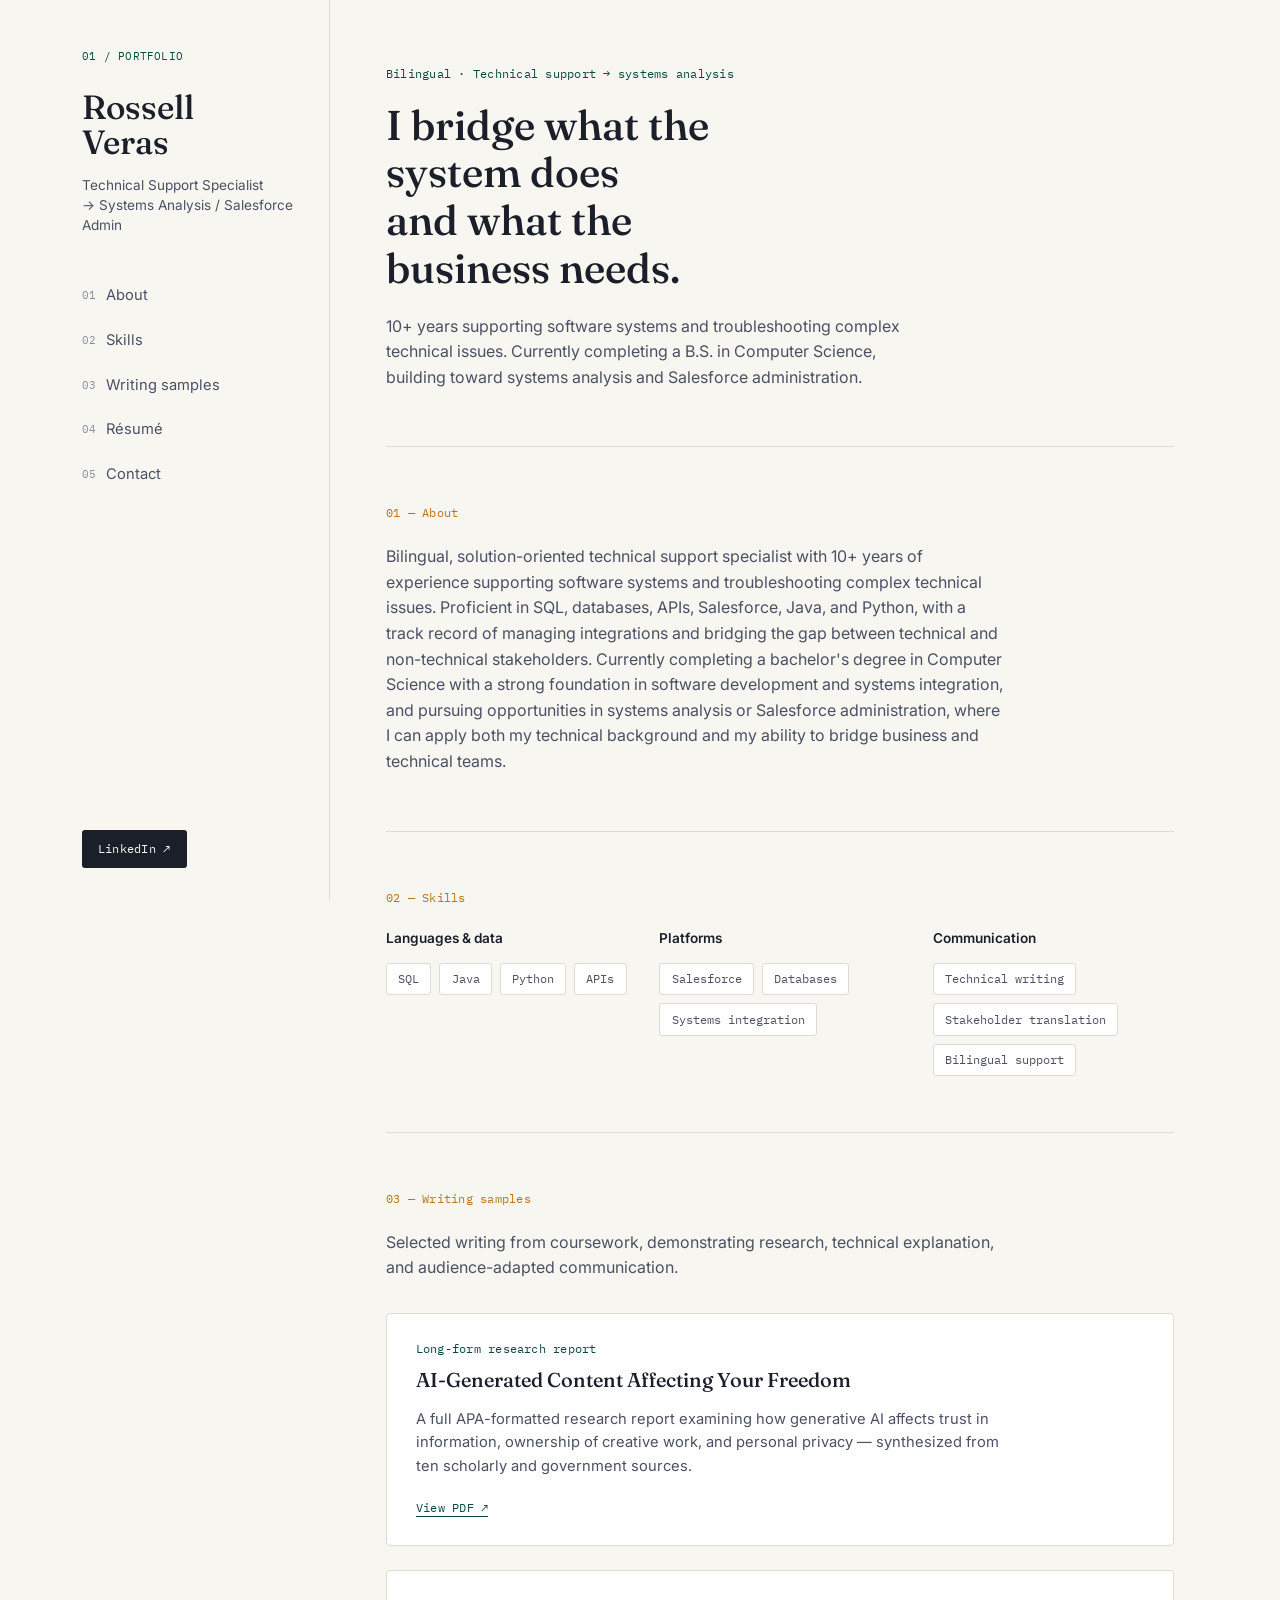
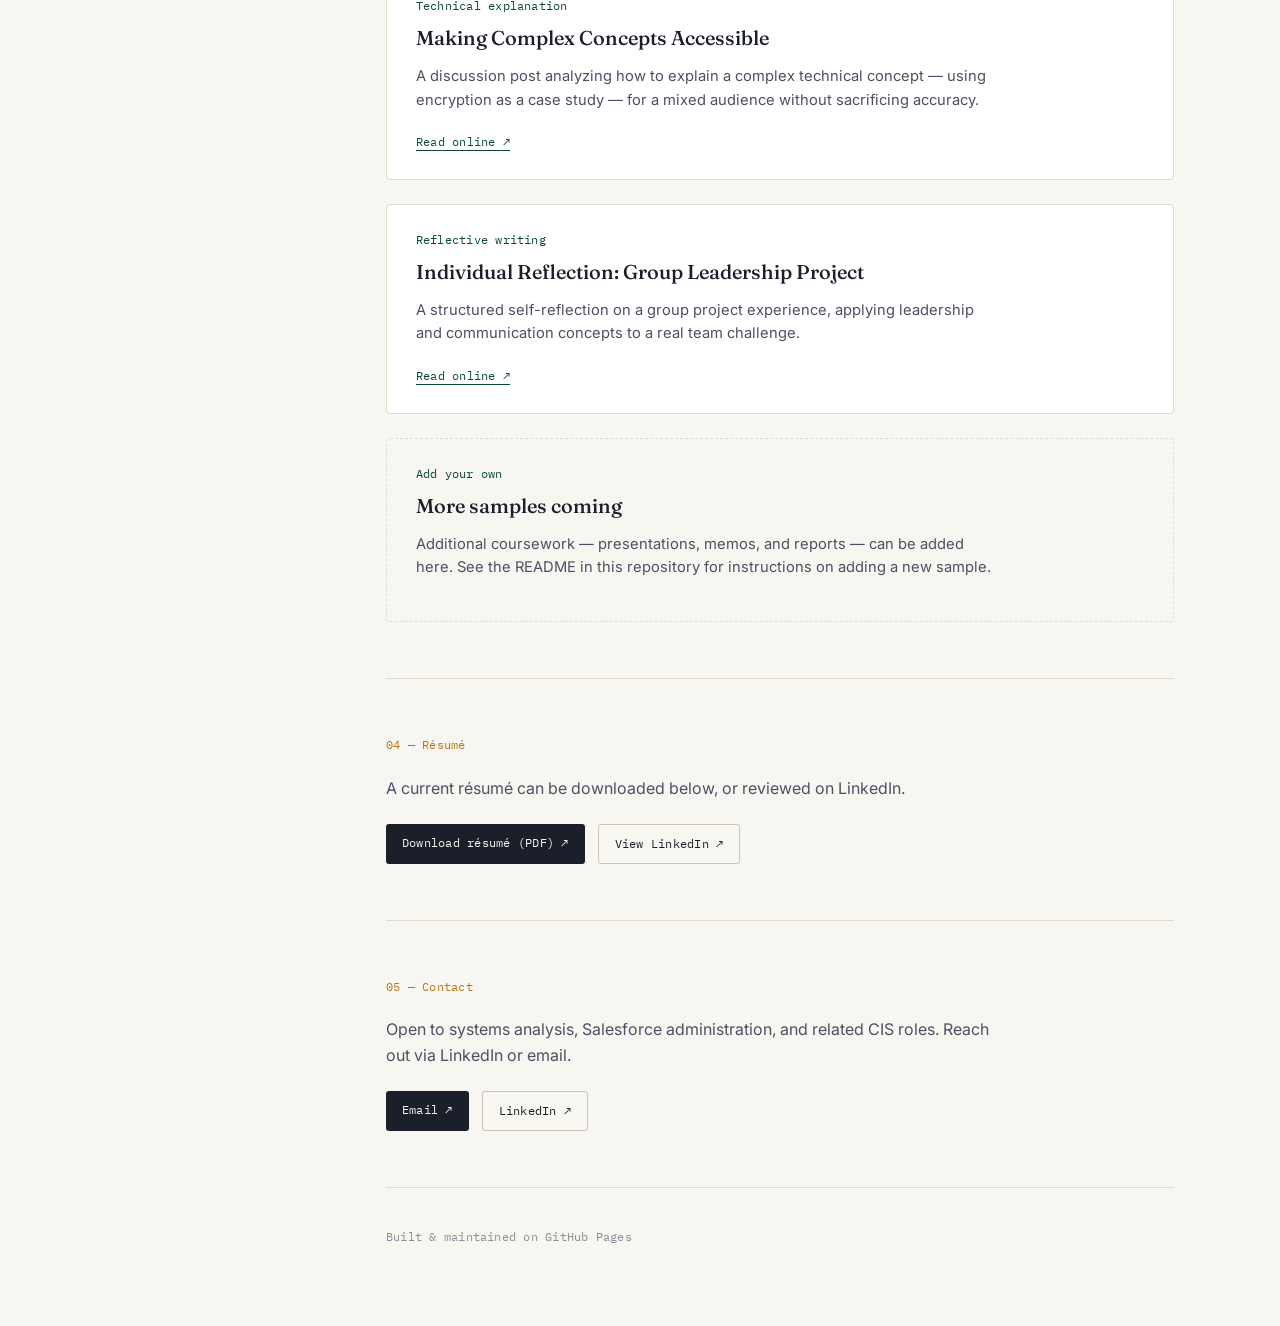
==== index.html @ 00d1af6e "Add files via upload" ====
<!DOCTYPE html>
<html lang="en">
<head>
<meta charset="UTF-8">
<meta name="viewport" content="width=device-width, initial-scale=1.0">
<title>Rossell Veras — Technical Writing &amp; Systems Portfolio</title>
<meta name="description" content="Technical writing and systems analysis portfolio of Rossell Veras.">
<link rel="preconnect" href="https://fonts.googleapis.com">
<link rel="preconnect" href="https://fonts.gstatic.com" crossorigin>
<link href="https://fonts.googleapis.com/css2?family=Fraunces:opsz,wght@9..144,400;9..144,500;9..144,600&family=Inter:wght@400;500;600&family=IBM+Plex+Mono:wght@400;500&display=swap" rel="stylesheet">
<link rel="stylesheet" href="styles.css">
</head>
<body>

<div class="frame">

  <aside class="sidebar">
    <div class="sidebar-top">
      <p class="mono tag">01 / PORTFOLIO</p>
      <h1 class="name">Rossell<br>Veras</h1>
      <p class="role">Technical Support Specialist<br>→ Systems Analysis / Salesforce Admin</p>
    </div>

    <nav class="sidebar-nav">
      <a href="#about"><span class="mono num">01</span>About</a>
      <a href="#skills"><span class="mono num">02</span>Skills</a>
      <a href="#writing"><span class="mono num">03</span>Writing samples</a>
      <a href="#resume"><span class="mono num">04</span>Résumé</a>
      <a href="#contact"><span class="mono num">05</span>Contact</a>
    </nav>

    <div class="sidebar-bottom">
      <a class="mono pill" href="https://www.linkedin.com/in/rossell-veras" target="_blank" rel="noopener">LinkedIn ↗</a>
    </div>
  </aside>

  <main class="content">

    <section class="hero">
      <p class="mono eyebrow">Bilingual · Technical support → systems analysis</p>
      <h2 class="hero-line">I bridge what the system does<br>and what the business needs.</h2>
      <p class="hero-sub">10+ years supporting software systems and troubleshooting complex technical issues. Currently completing a B.S. in Computer Science, building toward systems analysis and Salesforce administration.</p>
    </section>

    <section id="about" class="block">
      <p class="mono section-label">01 — About</p>
      <p class="body-text">
        Bilingual, solution-oriented technical support specialist with 10+ years of experience supporting software systems and troubleshooting complex technical issues. Proficient in SQL, databases, APIs, Salesforce, Java, and Python, with a track record of managing integrations and bridging the gap between technical and non-technical stakeholders. Currently completing a bachelor's degree in Computer Science with a strong foundation in software development and systems integration, and pursuing opportunities in systems analysis or Salesforce administration, where I can apply both my technical background and my ability to bridge business and technical teams.
      </p>
    </section>

    <section id="skills" class="block">
      <p class="mono section-label">02 — Skills</p>
      <div class="skills-grid">
        <div class="skill-group">
          <p class="skill-group-title">Languages &amp; data</p>
          <div class="chips">
            <span class="chip">SQL</span>
            <span class="chip">Java</span>
            <span class="chip">Python</span>
            <span class="chip">APIs</span>
          </div>
        </div>
        <div class="skill-group">
          <p class="skill-group-title">Platforms</p>
          <div class="chips">
            <span class="chip">Salesforce</span>
            <span class="chip">Databases</span>
            <span class="chip">Systems integration</span>
          </div>
        </div>
        <div class="skill-group">
          <p class="skill-group-title">Communication</p>
          <div class="chips">
            <span class="chip">Technical writing</span>
            <span class="chip">Stakeholder translation</span>
            <span class="chip">Bilingual support</span>
          </div>
        </div>
      </div>
    </section>

    <section id="writing" class="block">
      <p class="mono section-label">03 — Writing samples</p>
      <p class="body-text intro">
        Selected writing from coursework, demonstrating research, technical explanation, and audience-adapted communication.
      </p>

      <div class="sample-list">

        <article class="sample">
          <div class="sample-meta">
            <p class="mono sample-tag">Long-form research report</p>
            <h3 class="sample-title">AI-Generated Content Affecting Your Freedom</h3>
          </div>
          <p class="sample-desc">
            A full APA-formatted research report examining how generative AI affects trust in information, ownership of creative work, and personal privacy — synthesized from ten scholarly and government sources.
          </p>
          <a class="mono sample-link" href="writing-samples/AI-Generated-Content-Affecting-Your-Freedom.pdf" target="_blank">View PDF ↗</a>
        </article>

        <article class="sample">
          <div class="sample-meta">
            <p class="mono sample-tag">Technical explanation</p>
            <h3 class="sample-title">Making Complex Concepts Accessible</h3>
          </div>
          <p class="sample-desc">
            A discussion post analyzing how to explain a complex technical concept — using encryption as a case study — for a mixed audience without sacrificing accuracy.
          </p>
          <a class="mono sample-link" href="writing-samples/technical-explanation.html">Read online ↗</a>
        </article>

        <article class="sample">
          <div class="sample-meta">
            <p class="mono sample-tag">Reflective writing</p>
            <h3 class="sample-title">Individual Reflection: Group Leadership Project</h3>
          </div>
          <p class="sample-desc">
            A structured self-reflection on a group project experience, applying leadership and communication concepts to a real team challenge.
          </p>
          <a class="mono sample-link" href="writing-samples/leadership-reflection.html">Read online ↗</a>
        </article>

        <article class="sample sample-placeholder">
          <div class="sample-meta">
            <p class="mono sample-tag">Add your own</p>
            <h3 class="sample-title">More samples coming</h3>
          </div>
          <p class="sample-desc">
            Additional coursework — presentations, memos, and reports — can be added here. See the README in this repository for instructions on adding a new sample.
          </p>
        </article>

      </div>
    </section>

    <section id="resume" class="block">
      <p class="mono section-label">04 — Résumé</p>
      <p class="body-text">
        A current résumé can be downloaded below, or reviewed on LinkedIn.
      </p>
      <div class="resume-actions">
        <a class="mono pill" href="resume.pdf" target="_blank">Download résumé (PDF) ↗</a>
        <a class="mono pill pill-outline" href="https://www.linkedin.com/in/rossell-veras" target="_blank" rel="noopener">View LinkedIn ↗</a>
      </div>
    </section>

    <section id="contact" class="block block-last">
      <p class="mono section-label">05 — Contact</p>
      <p class="body-text">
        Open to systems analysis, Salesforce administration, and related CIS roles. Reach out via LinkedIn or email.
      </p>
      <div class="resume-actions">
        <a class="mono pill" href="mailto:youremail@example.com">Email ↗</a>
        <a class="mono pill pill-outline" href="https://www.linkedin.com/in/rossell-veras" target="_blank" rel="noopener">LinkedIn ↗</a>
      </div>
    </section>

    <footer class="footer">
      <p class="mono">Built &amp; maintained on GitHub Pages</p>
    </footer>

  </main>
</div>

</body>
</html>
---- styles.css ----
:root {
  --paper: #F7F6F1;
  --paper-raised: #FFFFFF;
  --ink: #1B1F2A;
  --ink-soft: #4B5163;
  --ink-mute: #8A8F9C;
  --teal: #0F6E56;
  --teal-deep: #094A3B;
  --amber: #BA7517;
  --line: #DEDBD1;
  --line-strong: #C7C3B6;
  --font-display: 'Fraunces', serif;
  --font-body: 'Inter', -apple-system, sans-serif;
  --font-mono: 'IBM Plex Mono', monospace;
}

* { box-sizing: border-box; }

html { scroll-behavior: smooth; }

body {
  margin: 0;
  background: var(--paper);
  color: var(--ink);
  font-family: var(--font-body);
  line-height: 1.6;
  -webkit-font-smoothing: antialiased;
}

.mono { font-family: var(--font-mono); letter-spacing: 0.02em; }

.frame {
  display: grid;
  grid-template-columns: 280px 1fr;
  max-width: 1180px;
  margin: 0 auto;
  min-height: 100vh;
}

/* Sidebar */
.sidebar {
  position: sticky;
  top: 0;
  height: 100vh;
  padding: 3rem 2rem 2rem;
  display: flex;
  flex-direction: column;
  justify-content: space-between;
  border-right: 1px solid var(--line);
}

.tag {
  font-size: 11px;
  color: var(--teal-deep);
  margin: 0 0 1.5rem;
}

.name {
  font-family: var(--font-display);
  font-weight: 500;
  font-size: 2.1rem;
  line-height: 1.05;
  margin: 0 0 0.9rem;
  color: var(--ink);
}

.role {
  font-size: 0.85rem;
  color: var(--ink-soft);
  margin: 0;
  line-height: 1.5;
}

.sidebar-nav {
  display: flex;
  flex-direction: column;
  gap: 0.15rem;
  margin: 2.5rem 0;
}

.sidebar-nav a {
  display: flex;
  align-items: center;
  gap: 0.6rem;
  padding: 0.55rem 0;
  color: var(--ink-soft);
  text-decoration: none;
  font-size: 0.92rem;
  border-bottom: 1px solid transparent;
  transition: color 0.15s ease, border-color 0.15s ease;
}

.sidebar-nav a:hover {
  color: var(--teal-deep);
  border-color: var(--line-strong);
}

.sidebar-nav .num {
  font-size: 11px;
  color: var(--ink-mute);
}

.sidebar-bottom { margin-top: auto; }

.pill {
  display: inline-block;
  font-size: 0.78rem;
  padding: 0.55rem 1rem;
  background: var(--ink);
  color: var(--paper);
  text-decoration: none;
  border-radius: 3px;
  transition: background 0.15s ease;
}

.pill:hover { background: var(--teal-deep); }

.pill-outline {
  background: transparent;
  color: var(--ink);
  border: 1px solid var(--line-strong);
}

.pill-outline:hover {
  background: var(--paper-raised);
  border-color: var(--ink);
}

/* Main content */
.content {
  padding: 4rem 3.5rem 5rem;
}

.hero {
  padding-bottom: 3.5rem;
  border-bottom: 1px solid var(--line);
  margin-bottom: 3.5rem;
}

.eyebrow {
  font-size: 0.78rem;
  color: var(--teal-deep);
  margin: 0 0 1.1rem;
}

.hero-line {
  font-family: var(--font-display);
  font-weight: 500;
  font-size: 2.6rem;
  line-height: 1.15;
  margin: 0 0 1.3rem;
  max-width: 15ch;
  color: var(--ink);
}

.hero-sub {
  font-size: 1rem;
  color: var(--ink-soft);
  max-width: 52ch;
  margin: 0;
}

.block {
  padding-bottom: 3.5rem;
  margin-bottom: 3.5rem;
  border-bottom: 1px solid var(--line);
  scroll-margin-top: 2rem;
}

.block-last { border-bottom: none; margin-bottom: 0; }

.section-label {
  font-size: 0.78rem;
  color: var(--amber);
  margin: 0 0 1.3rem;
}

.body-text {
  font-size: 1rem;
  color: var(--ink-soft);
  max-width: 62ch;
  margin: 0;
}

.body-text.intro { margin-bottom: 2rem; }

/* Skills */
.skills-grid {
  display: grid;
  grid-template-columns: repeat(3, 1fr);
  gap: 2rem;
}

.skill-group-title {
  font-size: 0.85rem;
  color: var(--ink);
  font-weight: 600;
  margin: 0 0 0.8rem;
}

.chips { display: flex; flex-wrap: wrap; gap: 0.5rem; }

.chip {
  font-family: var(--font-mono);
  font-size: 0.75rem;
  padding: 0.35rem 0.7rem;
  background: var(--paper-raised);
  border: 1px solid var(--line);
  border-radius: 3px;
  color: var(--ink-soft);
}

/* Writing samples */
.sample-list {
  display: flex;
  flex-direction: column;
  gap: 1.5rem;
}

.sample {
  background: var(--paper-raised);
  border: 1px solid var(--line);
  border-radius: 4px;
  padding: 1.6rem 1.8rem;
}

.sample-placeholder {
  border-style: dashed;
  background: transparent;
}

.sample-tag {
  font-size: 0.72rem;
  color: var(--teal-deep);
  margin: 0 0 0.4rem;
}

.sample-title {
  font-family: var(--font-display);
  font-weight: 500;
  font-size: 1.25rem;
  margin: 0 0 0.7rem;
  color: var(--ink);
}

.sample-desc {
  font-size: 0.92rem;
  color: var(--ink-soft);
  margin: 0 0 1rem;
  max-width: 65ch;
}

.sample-link {
  font-size: 0.78rem;
  color: var(--teal-deep);
  text-decoration: none;
  border-bottom: 1px solid var(--teal-deep);
  padding-bottom: 1px;
}

.sample-link:hover { color: var(--amber); border-color: var(--amber); }

.resume-actions { display: flex; gap: 0.8rem; margin-top: 1.4rem; }

.footer {
  padding-top: 2.5rem;
  border-top: 1px solid var(--line);
}

.footer p {
  font-size: 0.72rem;
  color: var(--ink-mute);
  margin: 0;
}

/* Responsive */
@media (max-width: 860px) {
  .frame { grid-template-columns: 1fr; }
  .sidebar {
    position: relative;
    height: auto;
    border-right: none;
    border-bottom: 1px solid var(--line);
  }
  .content { padding: 2.5rem 1.5rem 3.5rem; }
  .hero-line { font-size: 2rem; }
  .skills-grid { grid-template-columns: 1fr; gap: 1.5rem; }
}
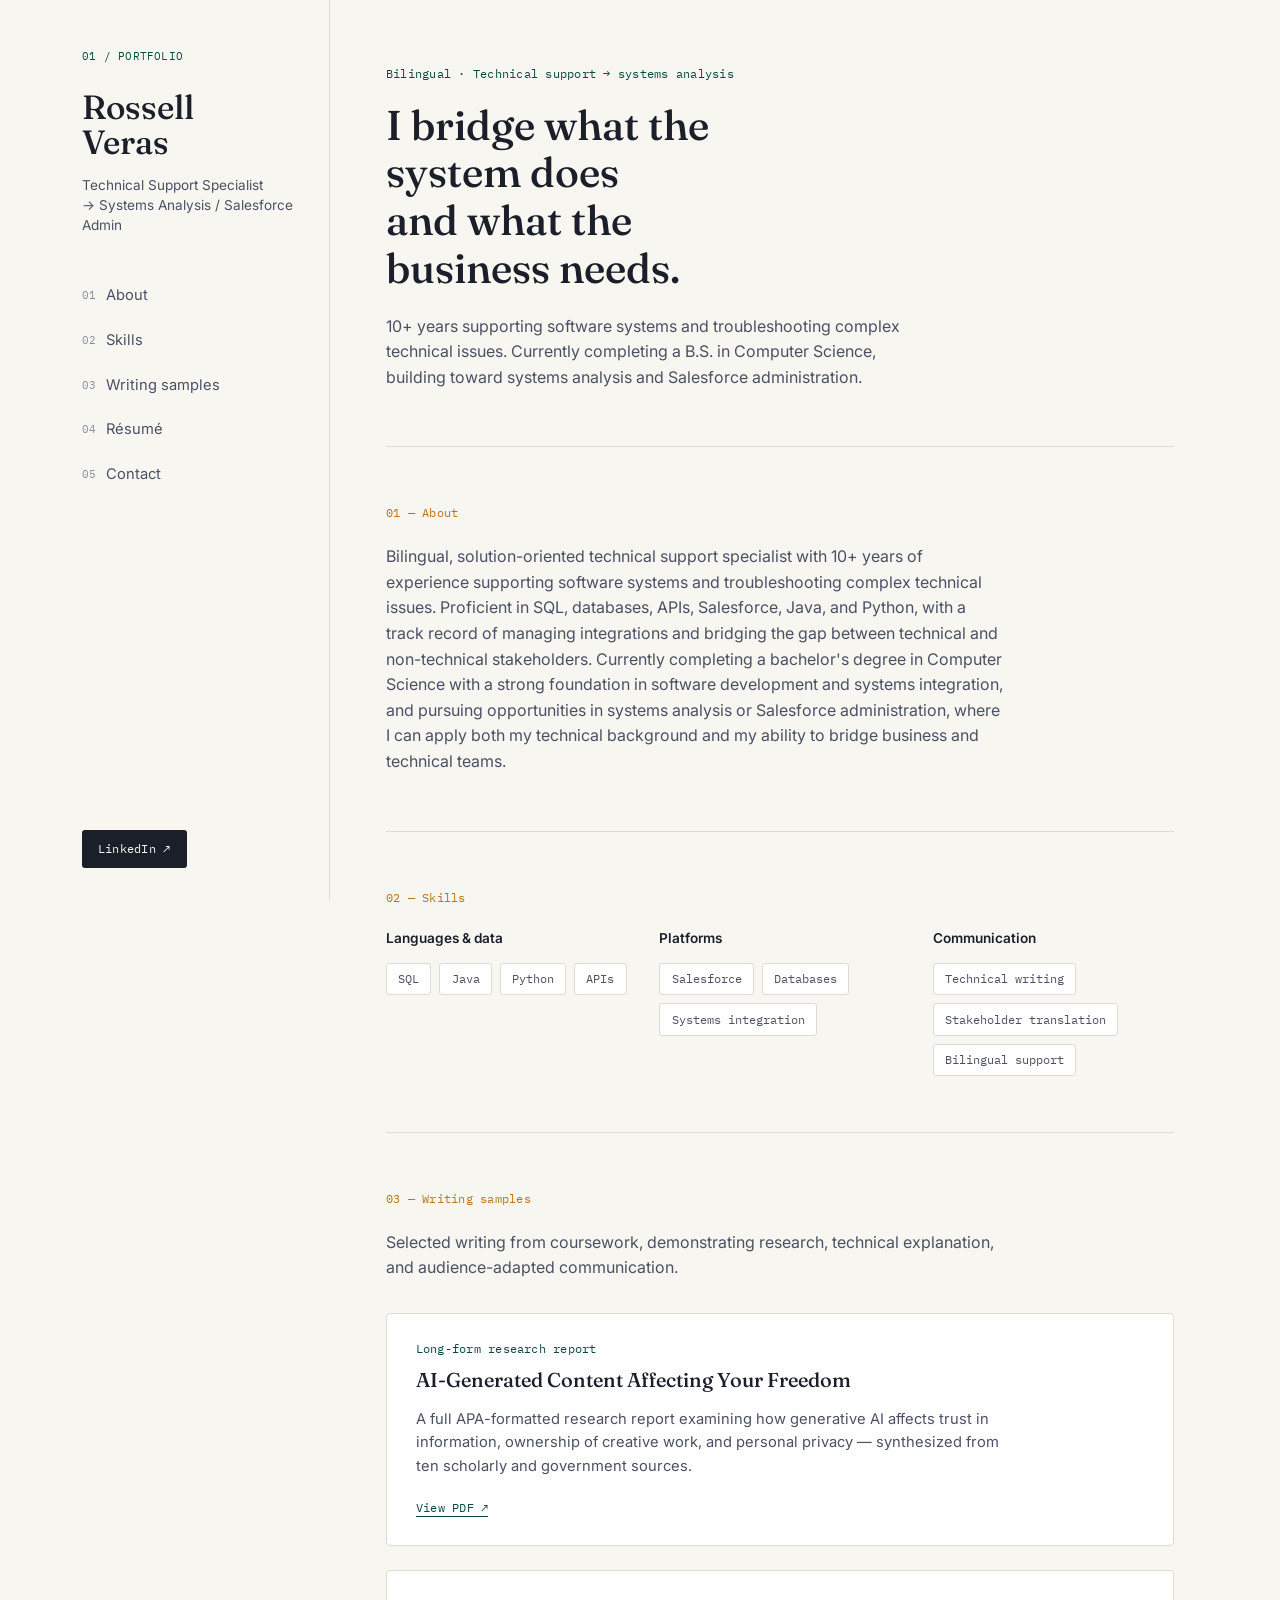
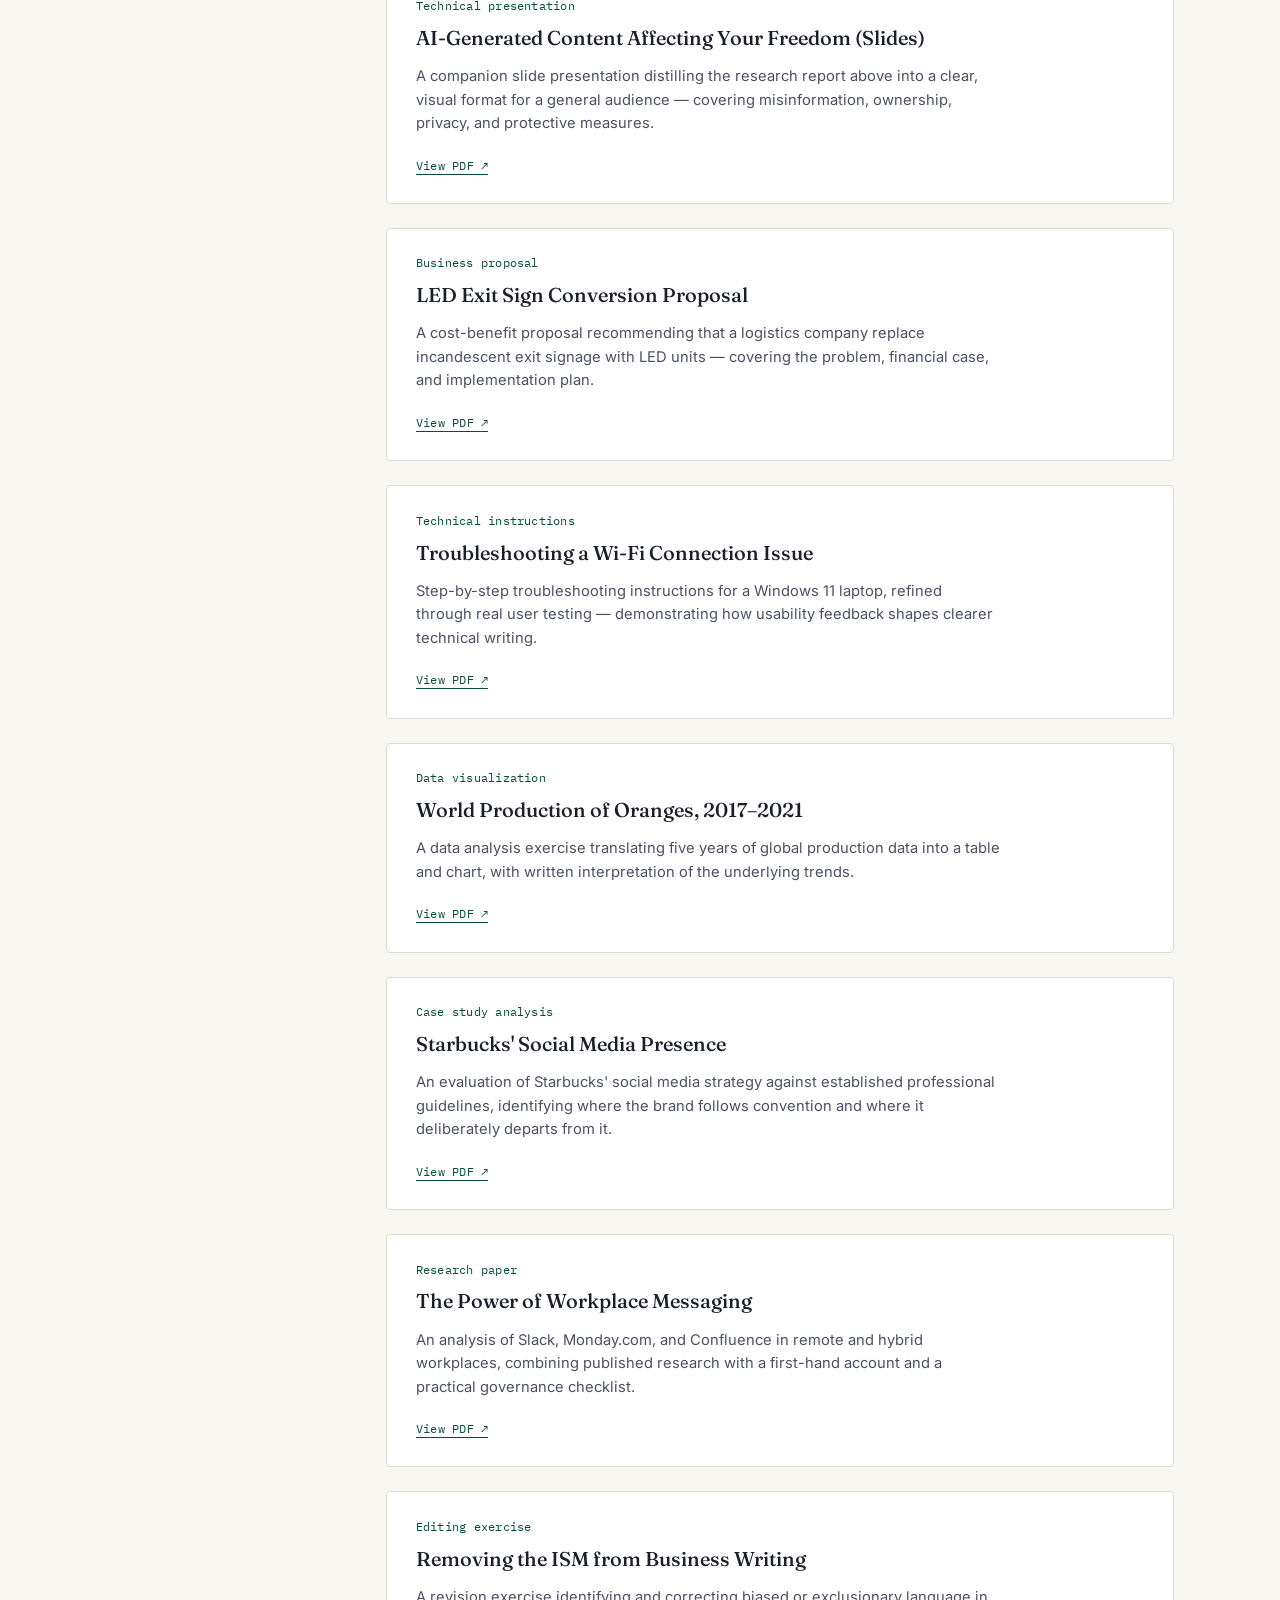
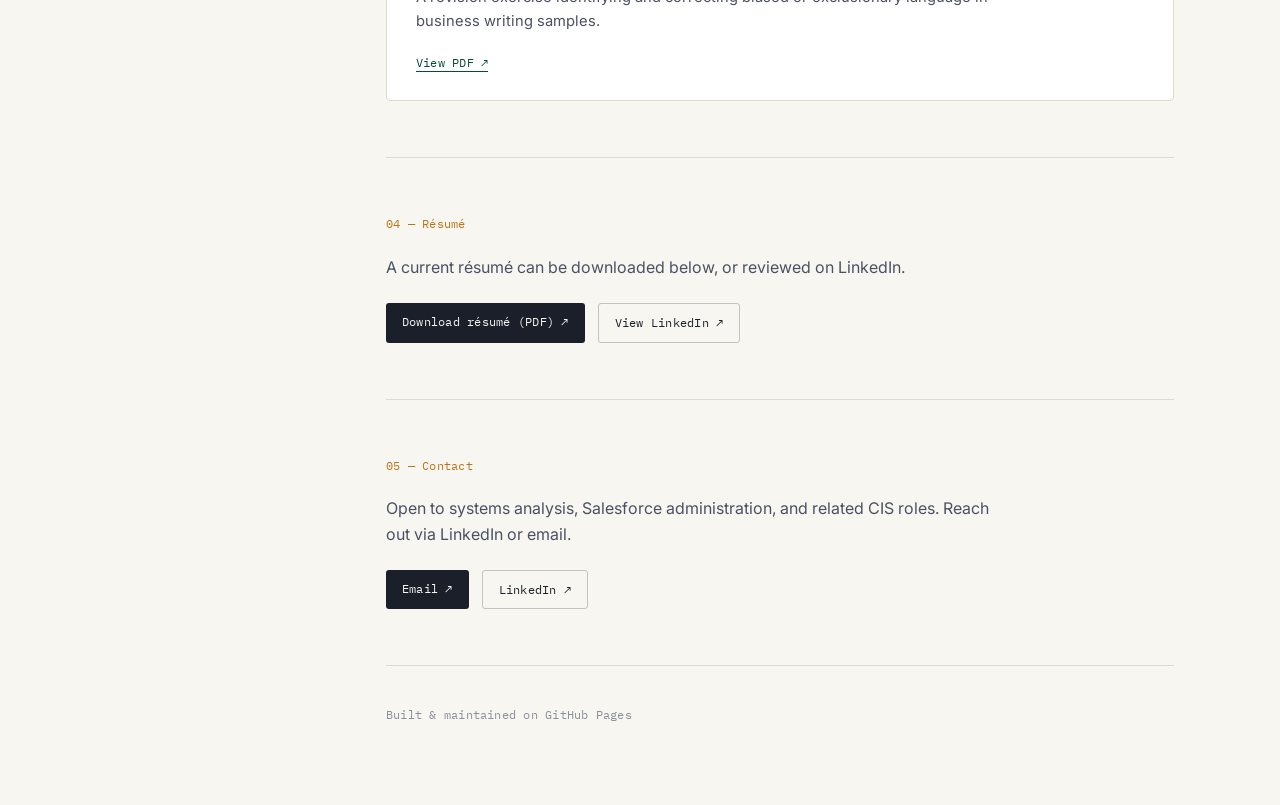
==== commit 6a8e5b32: "Add files via upload" ====
--- a/index.html
+++ b/index.html
@@ -96,39 +96,84 @@
           <p class="sample-desc">
             A full APA-formatted research report examining how generative AI affects trust in information, ownership of creative work, and personal privacy — synthesized from ten scholarly and government sources.
           </p>
-          <a class="mono sample-link" href="writing-samples/AI-Generated-Content-Affecting-Your-Freedom.pdf" target="_blank">View PDF ↗</a>
-        </article>
-
-        <article class="sample">
-          <div class="sample-meta">
-            <p class="mono sample-tag">Technical explanation</p>
-            <h3 class="sample-title">Making Complex Concepts Accessible</h3>
-          </div>
-          <p class="sample-desc">
-            A discussion post analyzing how to explain a complex technical concept — using encryption as a case study — for a mixed audience without sacrificing accuracy.
-          </p>
-          <a class="mono sample-link" href="writing-samples/technical-explanation.html">Read online ↗</a>
-        </article>
-
-        <article class="sample">
-          <div class="sample-meta">
-            <p class="mono sample-tag">Reflective writing</p>
-            <h3 class="sample-title">Individual Reflection: Group Leadership Project</h3>
-          </div>
-          <p class="sample-desc">
-            A structured self-reflection on a group project experience, applying leadership and communication concepts to a real team challenge.
-          </p>
-          <a class="mono sample-link" href="writing-samples/leadership-reflection.html">Read online ↗</a>
-        </article>
-
-        <article class="sample sample-placeholder">
-          <div class="sample-meta">
-            <p class="mono sample-tag">Add your own</p>
-            <h3 class="sample-title">More samples coming</h3>
-          </div>
-          <p class="sample-desc">
-            Additional coursework — presentations, memos, and reports — can be added here. See the README in this repository for instructions on adding a new sample.
-          </p>
+          <a class="mono sample-link" href="writing-samples/AI-Generated-Content-Research-Report.pdf" target="_blank">View PDF ↗</a>
+        </article>
+
+        <article class="sample">
+          <div class="sample-meta">
+            <p class="mono sample-tag">Technical presentation</p>
+            <h3 class="sample-title">AI-Generated Content Affecting Your Freedom (Slides)</h3>
+          </div>
+          <p class="sample-desc">
+            A companion slide presentation distilling the research report above into a clear, visual format for a general audience — covering misinformation, ownership, privacy, and protective measures.
+          </p>
+          <a class="mono sample-link" href="writing-samples/AI-Generated-Content-Presentation.pdf" target="_blank">View PDF ↗</a>
+        </article>
+
+        <article class="sample">
+          <div class="sample-meta">
+            <p class="mono sample-tag">Business proposal</p>
+            <h3 class="sample-title">LED Exit Sign Conversion Proposal</h3>
+          </div>
+          <p class="sample-desc">
+            A cost-benefit proposal recommending that a logistics company replace incandescent exit signage with LED units — covering the problem, financial case, and implementation plan.
+          </p>
+          <a class="mono sample-link" href="writing-samples/LED-Exit-Sign-Proposal.pdf" target="_blank">View PDF ↗</a>
+        </article>
+
+        <article class="sample">
+          <div class="sample-meta">
+            <p class="mono sample-tag">Technical instructions</p>
+            <h3 class="sample-title">Troubleshooting a Wi-Fi Connection Issue</h3>
+          </div>
+          <p class="sample-desc">
+            Step-by-step troubleshooting instructions for a Windows 11 laptop, refined through real user testing — demonstrating how usability feedback shapes clearer technical writing.
+          </p>
+          <a class="mono sample-link" href="writing-samples/WiFi-Troubleshooting-Instructions.pdf" target="_blank">View PDF ↗</a>
+        </article>
+
+        <article class="sample">
+          <div class="sample-meta">
+            <p class="mono sample-tag">Data visualization</p>
+            <h3 class="sample-title">World Production of Oranges, 2017–2021</h3>
+          </div>
+          <p class="sample-desc">
+            A data analysis exercise translating five years of global production data into a table and chart, with written interpretation of the underlying trends.
+          </p>
+          <a class="mono sample-link" href="writing-samples/World-Orange-Production-Data-Visualization.pdf" target="_blank">View PDF ↗</a>
+        </article>
+
+        <article class="sample">
+          <div class="sample-meta">
+            <p class="mono sample-tag">Case study analysis</p>
+            <h3 class="sample-title">Starbucks' Social Media Presence</h3>
+          </div>
+          <p class="sample-desc">
+            An evaluation of Starbucks' social media strategy against established professional guidelines, identifying where the brand follows convention and where it deliberately departs from it.
+          </p>
+          <a class="mono sample-link" href="writing-samples/Starbucks-Social-Media-Evaluation.pdf" target="_blank">View PDF ↗</a>
+        </article>
+
+        <article class="sample">
+          <div class="sample-meta">
+            <p class="mono sample-tag">Research paper</p>
+            <h3 class="sample-title">The Power of Workplace Messaging</h3>
+          </div>
+          <p class="sample-desc">
+            An analysis of Slack, Monday.com, and Confluence in remote and hybrid workplaces, combining published research with a first-hand account and a practical governance checklist.
+          </p>
+          <a class="mono sample-link" href="writing-samples/Workplace-Messaging-Collaboration-Tools.pdf" target="_blank">View PDF ↗</a>
+        </article>
+
+        <article class="sample">
+          <div class="sample-meta">
+            <p class="mono sample-tag">Editing exercise</p>
+            <h3 class="sample-title">Removing the ISM from Business Writing</h3>
+          </div>
+          <p class="sample-desc">
+            A revision exercise identifying and correcting biased or exclusionary language in business writing samples.
+          </p>
+          <a class="mono sample-link" href="writing-samples/Removing-the-ISM-Exercise.pdf" target="_blank">View PDF ↗</a>
         </article>
 
       </div>
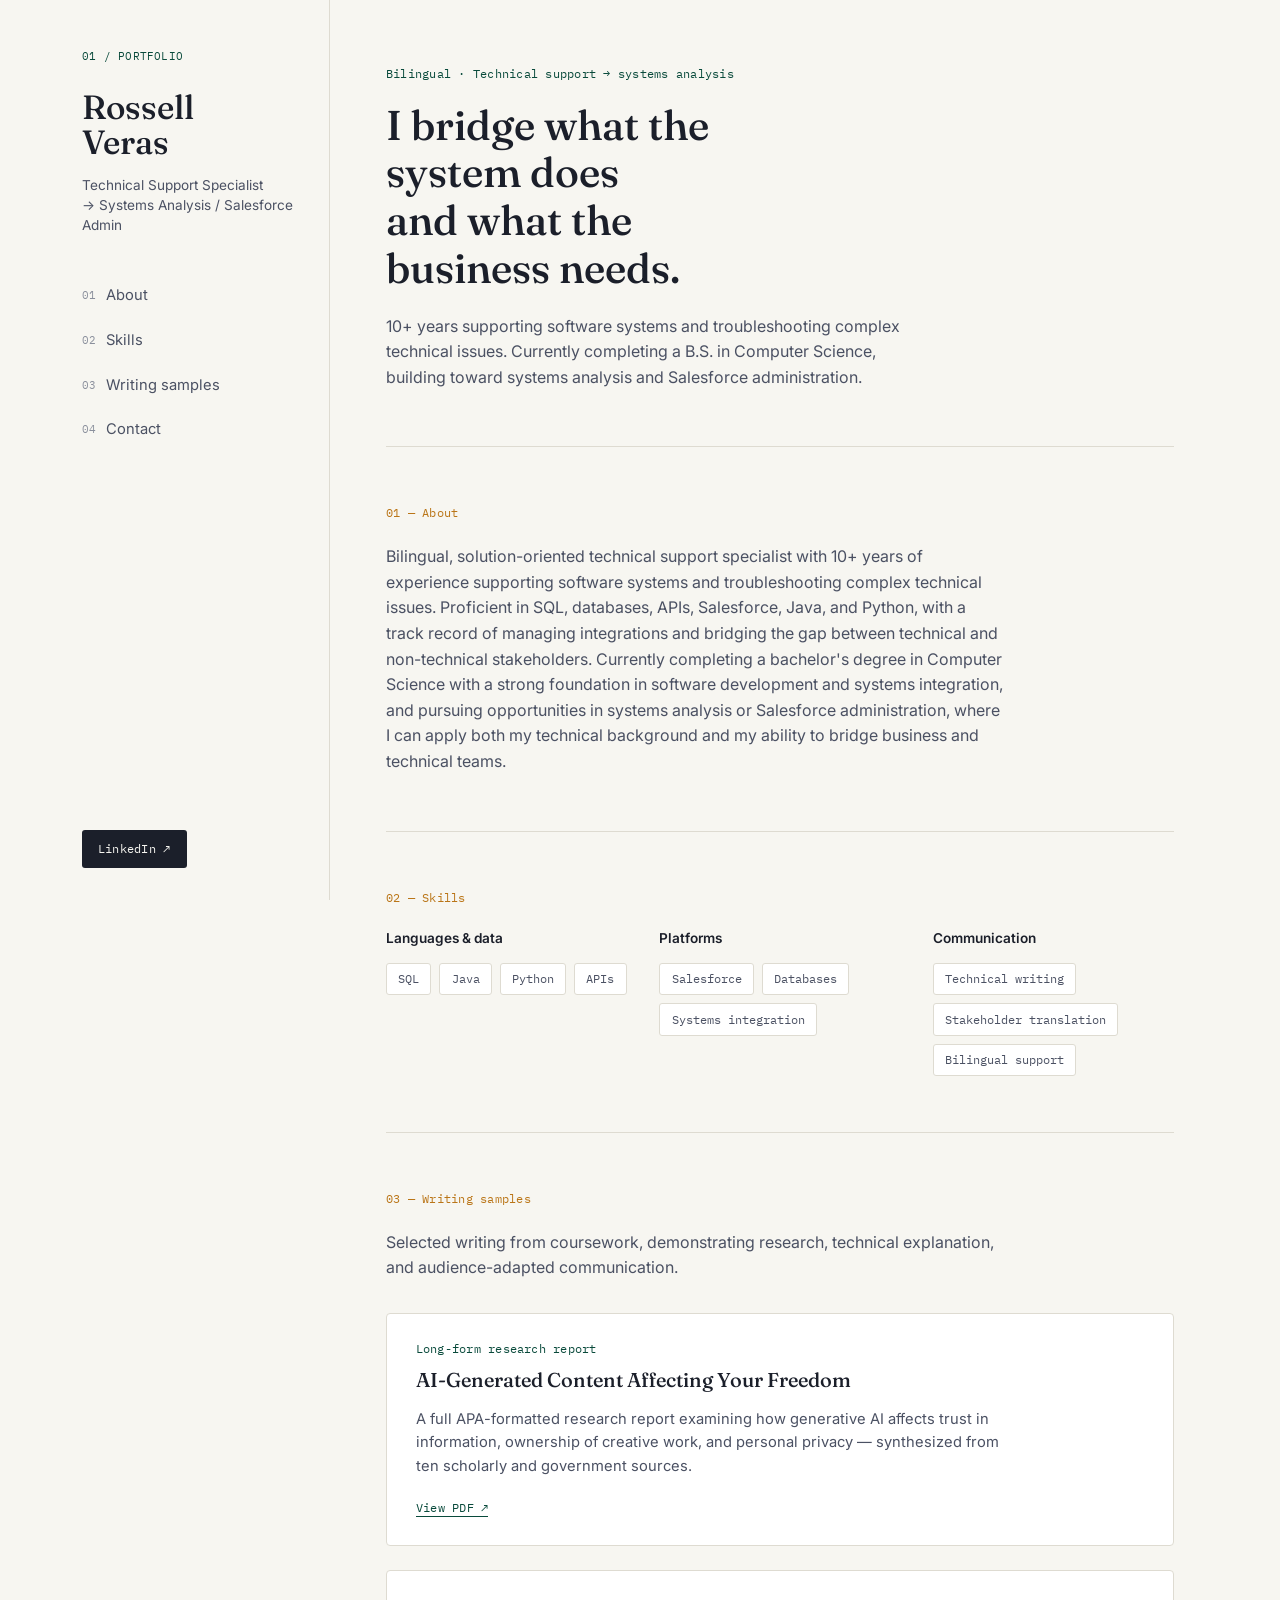
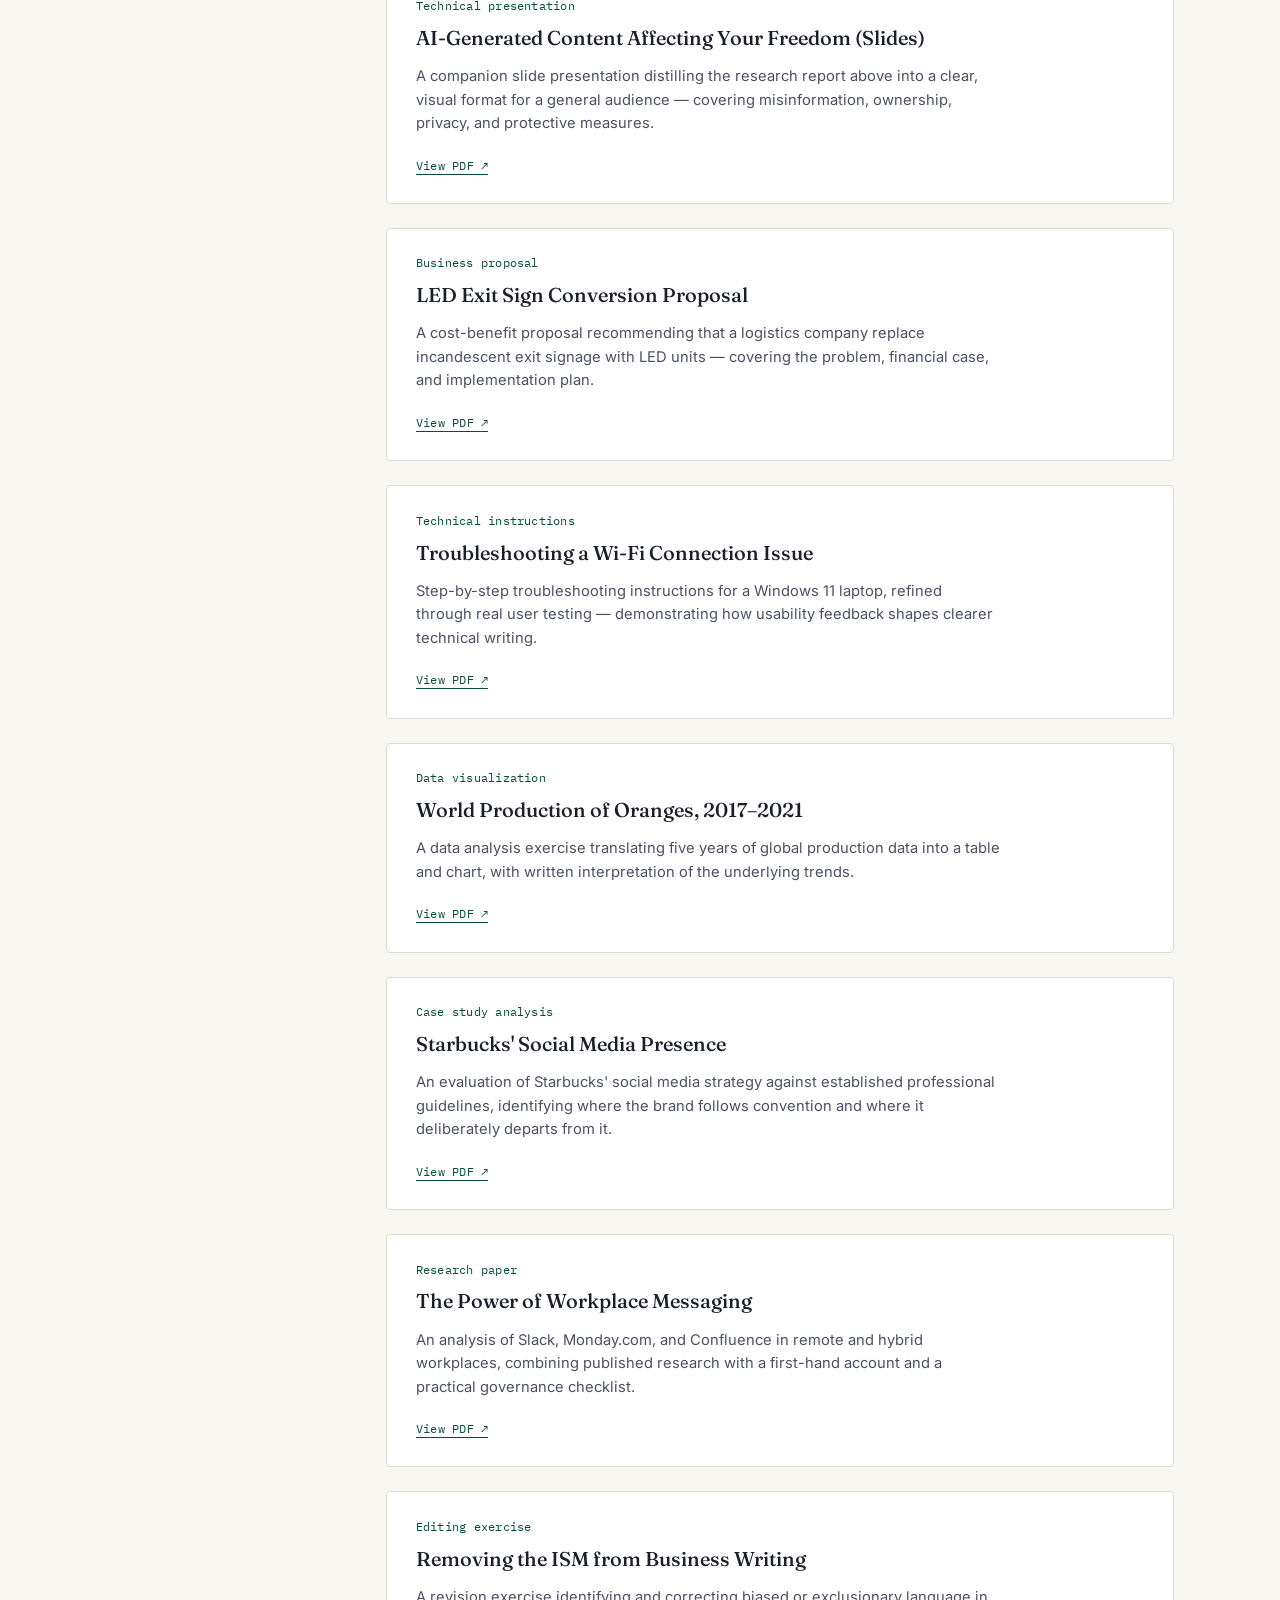
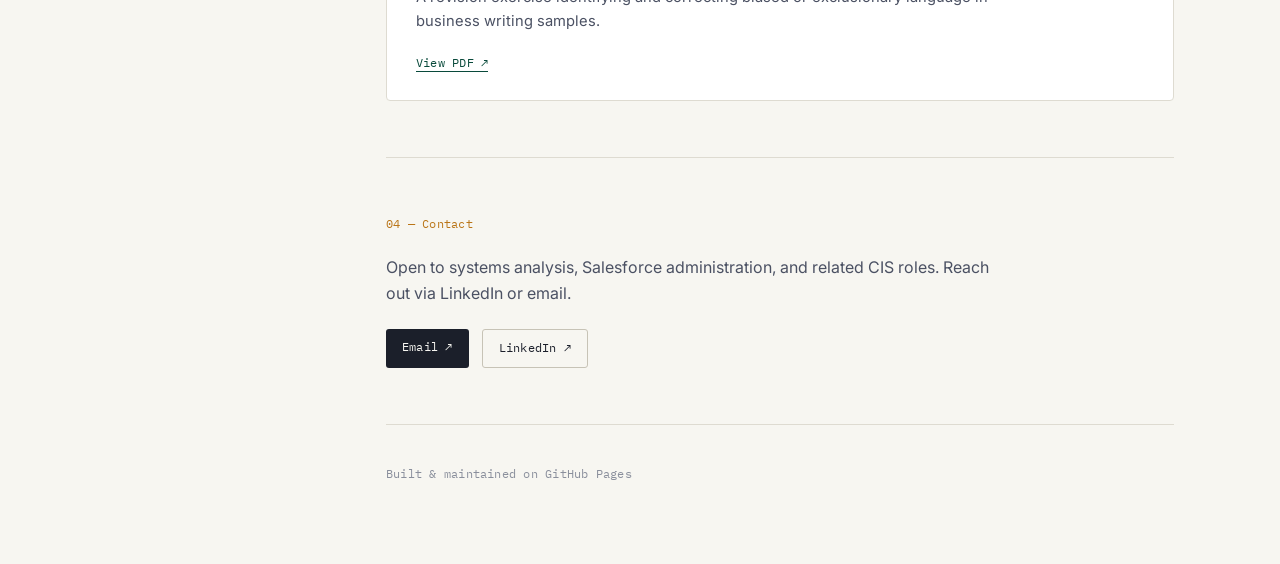
==== commit 4c8c6019: "Add files via upload" ====
--- a/index.html
+++ b/index.html
@@ -25,8 +25,7 @@
       <a href="#about"><span class="mono num">01</span>About</a>
       <a href="#skills"><span class="mono num">02</span>Skills</a>
       <a href="#writing"><span class="mono num">03</span>Writing samples</a>
-      <a href="#resume"><span class="mono num">04</span>Résumé</a>
-      <a href="#contact"><span class="mono num">05</span>Contact</a>
+      <a href="#contact"><span class="mono num">04</span>Contact</a>
     </nav>
 
     <div class="sidebar-bottom">
@@ -179,19 +178,8 @@
       </div>
     </section>
 
-    <section id="resume" class="block">
-      <p class="mono section-label">04 — Résumé</p>
-      <p class="body-text">
-        A current résumé can be downloaded below, or reviewed on LinkedIn.
-      </p>
-      <div class="resume-actions">
-        <a class="mono pill" href="resume.pdf" target="_blank">Download résumé (PDF) ↗</a>
-        <a class="mono pill pill-outline" href="https://www.linkedin.com/in/rossell-veras" target="_blank" rel="noopener">View LinkedIn ↗</a>
-      </div>
-    </section>
-
     <section id="contact" class="block block-last">
-      <p class="mono section-label">05 — Contact</p>
+      <p class="mono section-label">04 — Contact</p>
       <p class="body-text">
         Open to systems analysis, Salesforce administration, and related CIS roles. Reach out via LinkedIn or email.
       </p>
